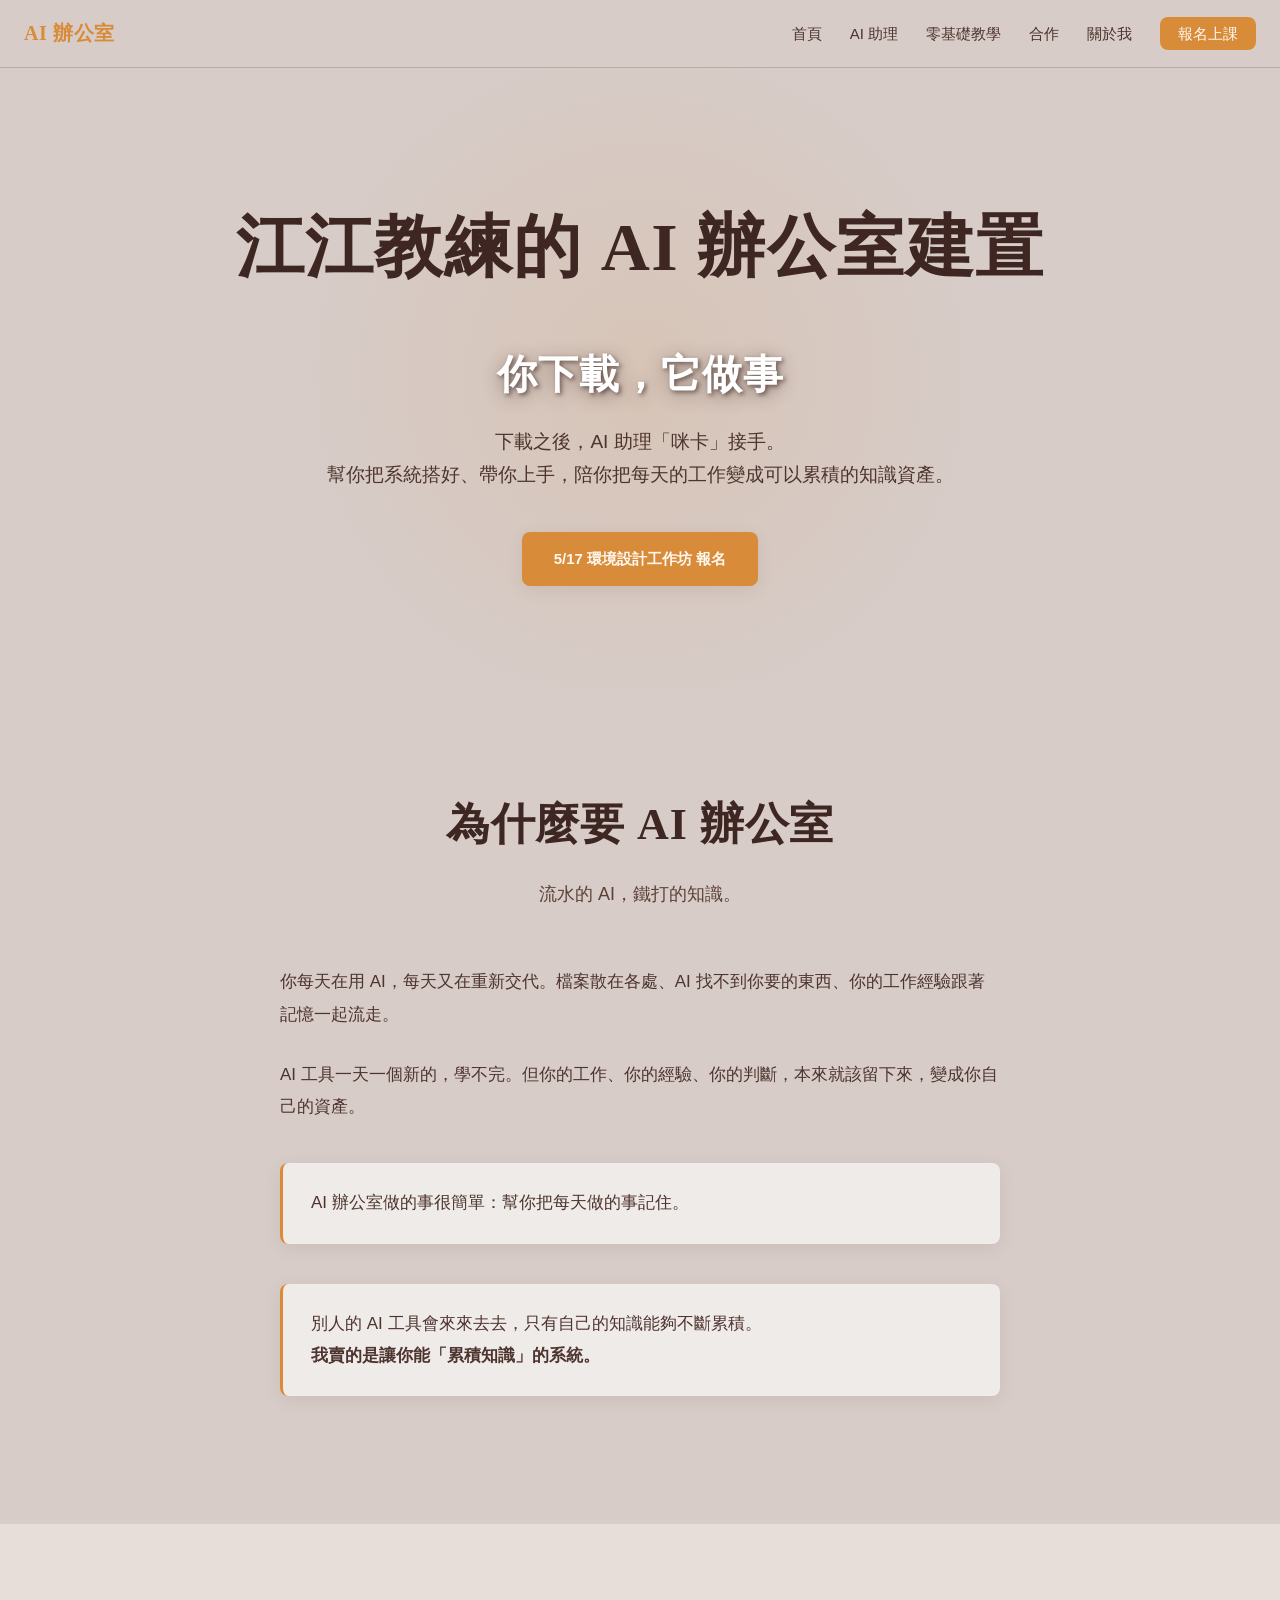
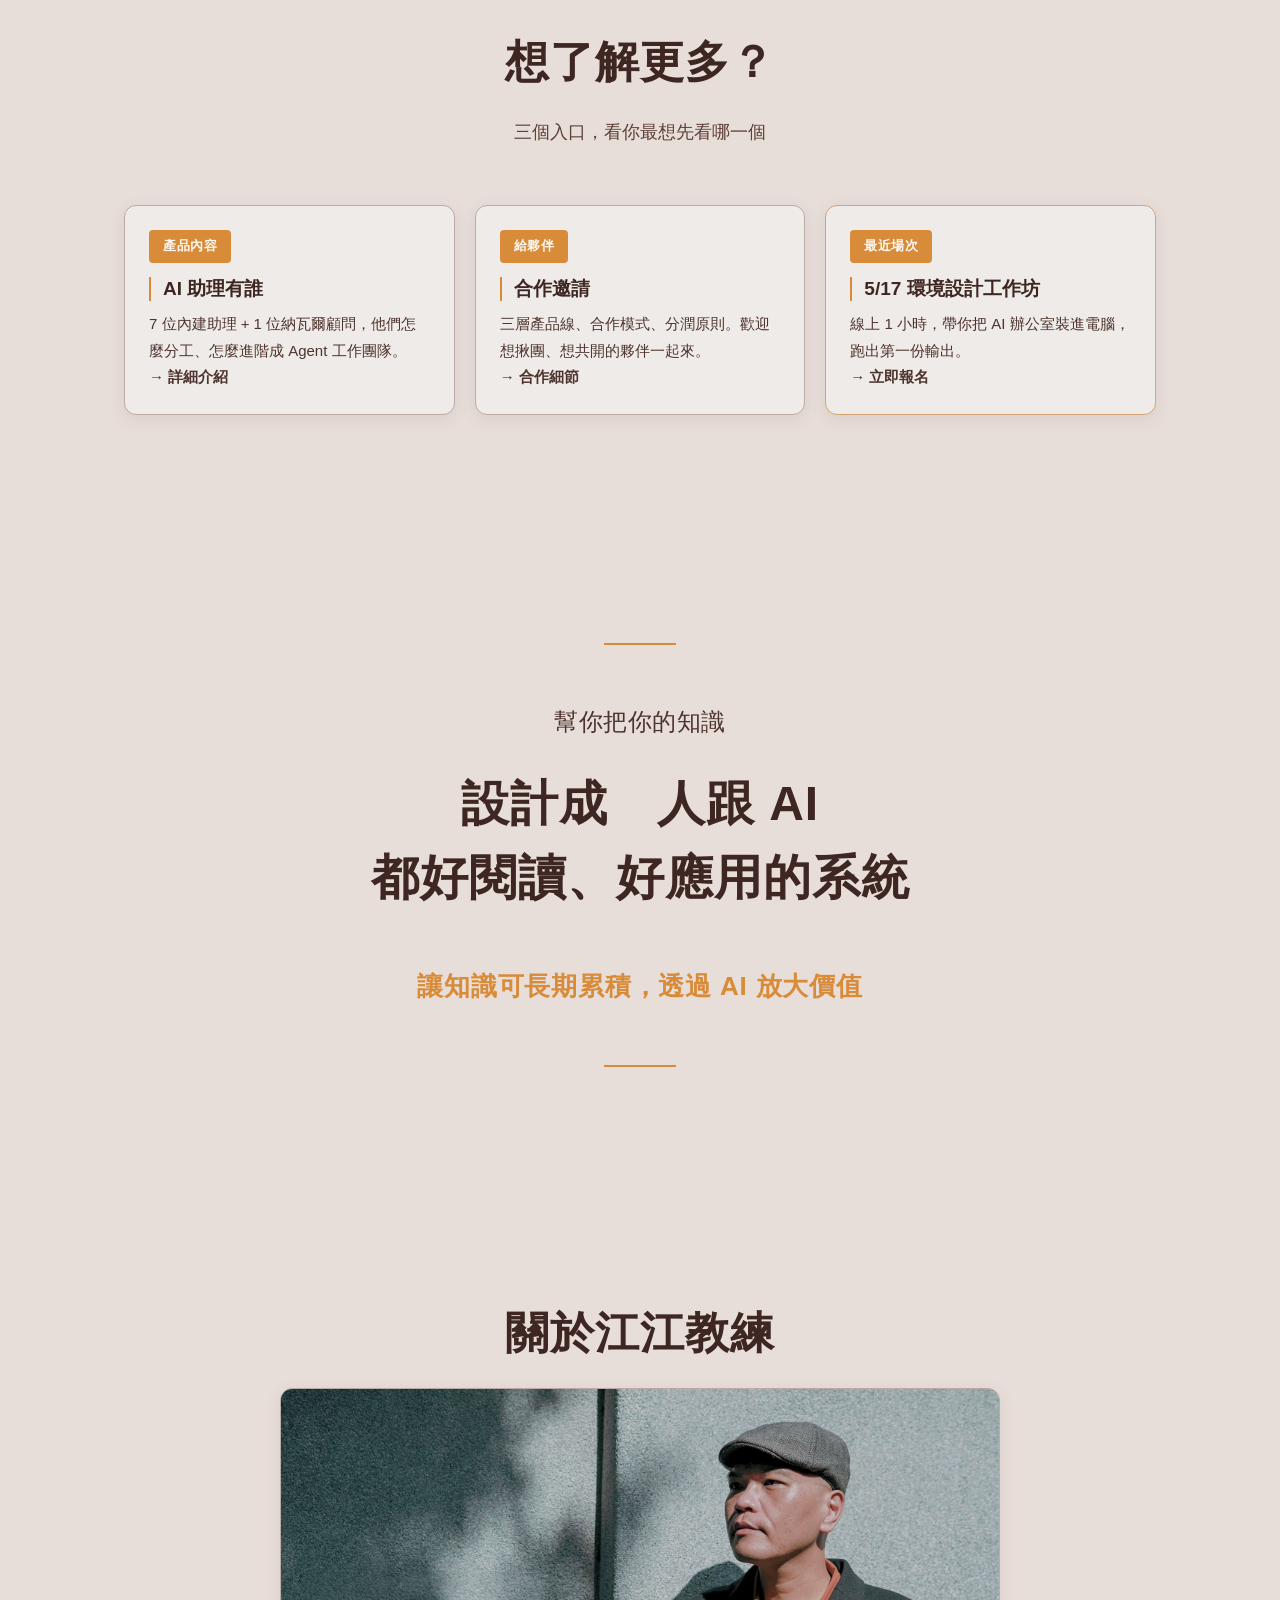
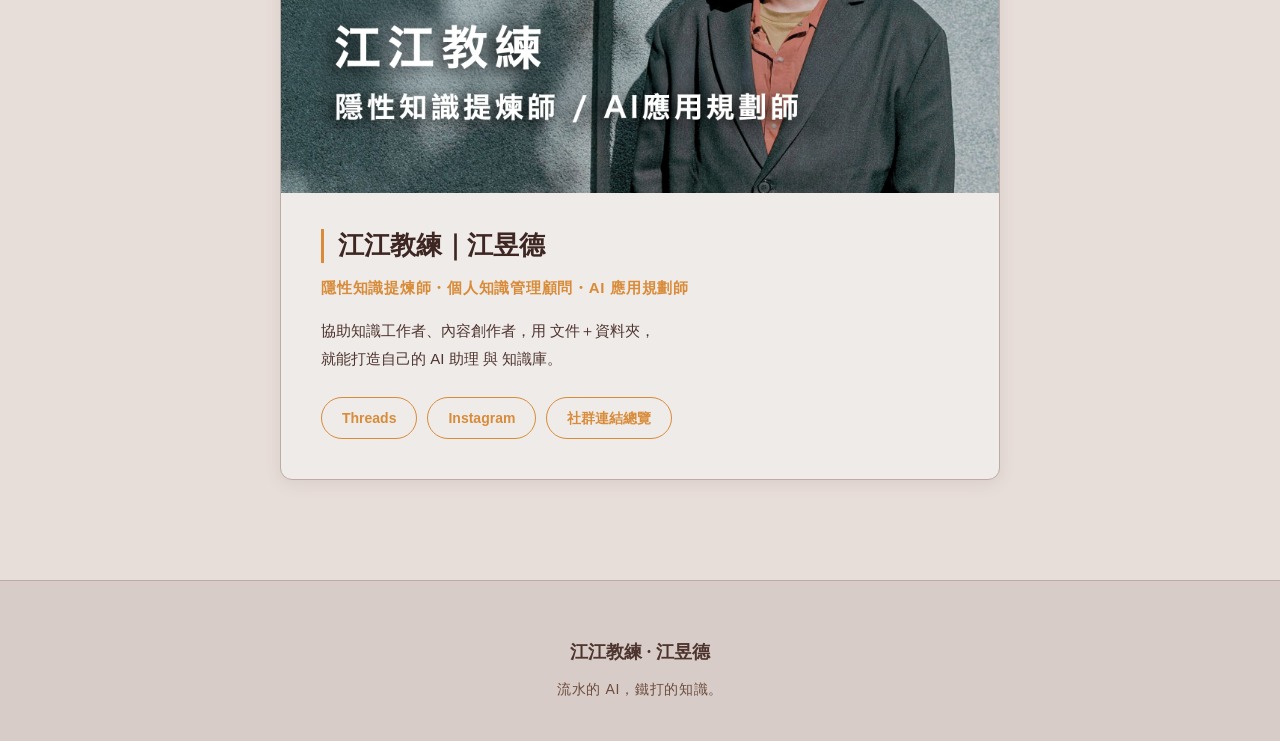
==== index.html @ a3a33406 "Init AI 辦公室官網 G 網（含 learn 零基礎教學分頁） Co-Authored-By: Claude Sonnet 4.6 <noreply@anthropic.com>" ====
<!DOCTYPE html>
<html lang="zh-Hant">
<head>
  <meta charset="UTF-8">
  <meta name="viewport" content="width=device-width, initial-scale=1.0">
  <meta name="robots" content="noindex, nofollow">
  <title>江江教練的 AI 辦公室建置｜你下載，它安裝</title>
  <meta name="description" content="江江教練設計的 AI 助理，會自動協助你搭建專屬的 AI 辦公室。流水的 AI，鐵打的知識。">
  <link rel="stylesheet" href="css/style.css">
</head>
<body>

  <nav class="topnav">
    <a href="index.html" class="logo">AI 辦公室</a>
    <ul class="nav-links">
      <li><a href="index.html">首頁</a></li>
      <li><a href="team.html">AI 助理</a></li>
      <li><a href="learn.html">零基礎教學</a></li>
      <li><a href="coop.html">合作</a></li>
      <li><a href="#about">關於我</a></li>
      <li><a href="https://portaly.cc/Jiang_Yude/product/JTuoRKmR1ZMyVosC3LoK" target="_blank" rel="noopener" class="nav-cta">報名上課</a></li>
    </ul>
  </nav>

  <!-- Hero -->
  <section id="hero" class="hero">
    <div class="container">
      <h1>江江教練的 AI 辦公室建置</h1>
      <p class="tagline">你下載，它做事</p>
      <p class="sub">下載之後，AI 助理「咪卡」接手。<br>幫你把系統搭好、帶你上手，陪你把每天的工作變成可以累積的知識資產。</p>
      <div class="hero-cta">
        <a href="https://portaly.cc/Jiang_Yude/product/JTuoRKmR1ZMyVosC3LoK" target="_blank" rel="noopener" class="btn btn-primary">5/17 環境設計工作坊 報名</a>
      </div>
    </div>
  </section>

  <!-- 為什麼 -->
  <section id="why" class="section">
    <div class="container">
      <h2>為什麼要 AI 辦公室</h2>
      <p class="section-lead">流水的 AI，鐵打的知識。</p>
      <div class="why-grid">
        <p>你每天在用 AI，每天又在重新交代。檔案散在各處、AI 找不到你要的東西、你的工作經驗跟著記憶一起流走。</p>
        <p>AI 工具一天一個新的，學不完。但你的工作、你的經驗、你的判斷，本來就該留下來，變成你自己的資產。</p>
        <p class="highlight">AI 辦公室做的事很簡單：幫你把每天做的事記住。</p>
        <p class="highlight">別人的 AI 工具會來來去去，只有自己的知識能夠不斷累積。<br><strong>我賣的是讓你能「累積知識」的系統。</strong></p>
      </div>
    </div>
  </section>

  <!-- 三個入口 -->
  <section id="explore" class="section section-alt">
    <div class="container">
      <h2>想了解更多？</h2>
      <p class="section-lead">三個入口，看你最想先看哪一個</p>

      <div class="team-grid">
        <a href="team.html" class="staff-card" style="display:block; color:inherit;">
          <span class="role-badge">產品內容</span>
          <h4>AI 助理有誰</h4>
          <p>7 位內建助理 + 1 位納瓦爾顧問，他們怎麼分工、怎麼進階成 Agent 工作團隊。</p>
          <p><strong>→ 詳細介紹</strong></p>
        </a>
        <a href="coop.html" class="staff-card" style="display:block; color:inherit;">
          <span class="role-badge">給夥伴</span>
          <h4>合作邀請</h4>
          <p>三層產品線、合作模式、分潤原則。歡迎想揪團、想共開的夥伴一起來。</p>
          <p><strong>→ 合作細節</strong></p>
        </a>
        <a href="https://portaly.cc/Jiang_Yude/product/JTuoRKmR1ZMyVosC3LoK" target="_blank" rel="noopener" class="staff-card highlight-card" style="display:block; color:inherit;">
          <span class="role-badge">最近場次</span>
          <h4>5/17 環境設計工作坊</h4>
          <p>線上 1 小時，帶你把 AI 辦公室裝進電腦，跑出第一份輸出。</p>
          <p><strong>→ 立即報名</strong></p>
        </a>
      </div>
    </div>
  </section>



  <!-- 品牌標語：獨立 manifesto 區塊 -->
  <section id="manifesto" class="manifesto">
    <div class="container">
      <p class="manifesto-lead">幫你把你的知識</p>
      <h2 class="manifesto-main">設計成　人跟 AI<br>都好閱讀、好應用的系統</h2>
      <p class="manifesto-sub">讓知識可長期累積，透過 AI 放大價值</p>
    </div>
  </section>

  <!-- 關於江江教練 -->
  <section id="about" class="section section-alt">
    <div class="container">
      <h2>關於江江教練</h2>
      <div class="about-card">
        <div class="about-photo">
          <img src="img/coach.jpg" alt="江昱德 江江教練 形象名片">
        </div>
        <div class="about-content">
          <h3 class="about-name">江江教練｜江昱德</h3>
          <p class="about-title">隱性知識提煉師・個人知識管理顧問・AI 應用規劃師</p>
          <p class="about-desc">
            協助知識工作者、內容創作者，用 文件＋資料夾，<br>
            就能打造自己的 AI 助理 與 知識庫。
          </p>
          <div class="about-links">
            <a href="https://www.threads.com/@jiang_yude_coach" target="_blank" rel="noopener" class="social-link">Threads</a>
            <a href="https://www.instagram.com/jiang_yude_coach/" target="_blank" rel="noopener" class="social-link">Instagram</a>
            <a href="#" target="_blank" rel="noopener" class="social-link">社群連結總覽</a>
          </div>
        </div>
      </div>
    </div>
  </section>

  <footer class="site-footer">
    <div class="container">
      <p class="footer-main">江江教練 · 江昱德</p>
      <p class="footer-sub">流水的 AI，鐵打的知識。</p>
    </div>
  </footer>

</body>
</html>
---- css/style.css ----
/* ==========================================================================
   建立你的 AI 辦公室 — 官網樣式
   色系：奶茶（奶茶知識風）
   來源：_agent/skills/spring-editor/references/14-pres-styles.md
   ========================================================================== */

:root {
  --bg:           #D7CCC8;  /* 深米色（牛皮紙）*/
  --bg-alt:       #E8DED9;  /* 交替區段背景（稍淺）*/
  --text:         #4E342E;  /* 濃咖啡字（加深）*/
  --text-strong:  #3E2723;  /* 更深的咖啡（大標題用）*/
  --text-soft:    #5D4037;  /* 次要文字（拉進主文區）*/
  --accent:       #D88C3A;  /* 焦糖（標題、重點、按鈕）*/
  --accent-light: #D4A574;  /* 暖金（次要按鈕）*/
  --card:         #EFEBE9;  /* 卡片背景（奶咖色）*/
  --card-hover:   #E8E1DD;  /* 卡片 hover */
  --subtle:       #BCAAA4;  /* 淺咖啡線條 */
  --muted:        #6D4C3D;  /* 說明文字、次要文字（加深）*/
  --success:      #7CB342;  /* 成功色（綠）*/

  --radius:       12px;
  --radius-sm:    8px;
  --radius-lg:    16px;

  --shadow:       0 4px 16px rgba(93, 64, 55, 0.1);
  --shadow-lg:    0 8px 32px rgba(93, 64, 55, 0.15);

  --font-zh:      "Noto Sans TC", "PingFang TC", "Microsoft JhengHei", "微軟正黑體", sans-serif;
  --font-display: "Noto Serif TC", "PingFang TC", serif;

  --content-max:  1080px;
}

/* Reset */
*, *::before, *::after {
  box-sizing: border-box;
  margin: 0;
  padding: 0;
}

html {
  scroll-behavior: smooth;
  scroll-padding-top: 80px;
}

body {
  background: var(--bg);
  color: var(--text);
  font-family: var(--font-zh);
  font-size: 16px;
  line-height: 1.75;
  -webkit-font-smoothing: antialiased;
  -moz-osx-font-smoothing: grayscale;
}

a {
  color: var(--accent);
  text-decoration: none;
  transition: color 0.2s;
}

a:hover {
  color: var(--accent-light);
}

.container {
  max-width: var(--content-max);
  margin: 0 auto;
  padding: 0 24px;
}

/* ==========================================================================
   Top Navigation
   ========================================================================== */

.topnav {
  position: sticky;
  top: 0;
  z-index: 100;
  background: rgba(215, 204, 200, 0.92);
  backdrop-filter: blur(12px);
  -webkit-backdrop-filter: blur(12px);
  border-bottom: 1px solid var(--subtle);
  padding: 16px 24px;
  display: flex;
  justify-content: space-between;
  align-items: center;
}

.logo {
  font-family: var(--font-display);
  font-size: 20px;
  font-weight: 700;
  color: var(--accent);
  letter-spacing: 0.03em;
}

.nav-links {
  list-style: none;
  display: flex;
  gap: 28px;
  align-items: center;
}

.nav-links a {
  color: var(--text);
  font-size: 15px;
  font-weight: 500;
}

.nav-links a:hover {
  color: var(--accent);
}

.nav-cta {
  background: var(--accent);
  color: #FFF8F0 !important;
  padding: 8px 18px;
  border-radius: var(--radius-sm);
  font-weight: 600;
}

.nav-cta:hover {
  background: var(--accent-light);
  color: var(--text) !important;
}

@media (max-width: 768px) {
  .nav-links {
    gap: 16px;
  }
  .nav-links li:not(:last-child) {
    display: none;
  }
}

/* ==========================================================================
   Hero Section
   ========================================================================== */

.hero {
  padding: 120px 24px 100px;
  text-align: center;
  position: relative;
  overflow: hidden;
}

.hero::before {
  content: "";
  position: absolute;
  top: 50%;
  left: 50%;
  transform: translate(-50%, -50%);
  width: 700px;
  height: 700px;
  background: radial-gradient(circle, rgba(216, 140, 58, 0.12) 0%, transparent 70%);
  pointer-events: none;
}

.hero h1 {
  font-family: var(--font-display);
  font-size: clamp(40px, 6.5vw, 68px);
  font-weight: 800;
  color: var(--text-strong);
  letter-spacing: 0.02em;
  margin-bottom: 32px;
  position: relative;
}

.hero .tagline {
  font-size: clamp(28px, 3.6vw, 40px);
  color: #ffffff;
  font-weight: 900;
  letter-spacing: 1px;
  margin-bottom: 16px;
  position: relative;
  text-shadow:
    2px 2px 4px rgba(62, 39, 35, 0.6),
    0 4px 18px rgba(62, 39, 35, 0.45);
}

@keyframes taglineBreath {
  0%, 100% {
    text-shadow:
      1px 1px 0 rgba(62, 39, 35, 0.15),
      0 3px 12px rgba(216, 140, 58, 0.22);
  }
  50% {
    text-shadow:
      1px 1px 0 rgba(62, 39, 35, 0.2),
      0 4px 24px rgba(216, 140, 58, 0.6);
  }
}

/* 尊重使用者系統偏好：若偏好減少動畫，關閉呼吸效果 */
@media (prefers-reduced-motion: reduce) {
  .hero .tagline {
    animation: none;
  }
}

.hero .sub {
  font-size: clamp(17px, 1.9vw, 19px);
  color: var(--text);
  font-weight: 500;
  margin-bottom: 40px;
  position: relative;
}

.hero .core {
  font-size: clamp(18px, 2.2vw, 22px);
  color: var(--text-strong);
  font-weight: 700;
  margin-bottom: 48px;
  padding: 20px 28px;
  background: var(--card);
  border-left: 3px solid var(--accent);
  border-radius: var(--radius-sm);
  display: inline-block;
  position: relative;
  box-shadow: var(--shadow);
}

.hero-cta {
  display: flex;
  gap: 16px;
  justify-content: center;
  flex-wrap: wrap;
  position: relative;
}

/* ==========================================================================
   Buttons
   ========================================================================== */

.btn {
  display: inline-block;
  padding: 14px 32px;
  border-radius: var(--radius-sm);
  font-weight: 600;
  font-size: 15px;
  transition: all 0.2s;
  cursor: pointer;
  border: none;
  text-align: center;
}

.btn-primary {
  background: var(--accent);
  color: #FFF8F0;
  box-shadow: var(--shadow);
}

.btn-primary:hover {
  background: #C47A2D;
  color: #FFF8F0;
  transform: translateY(-2px);
  box-shadow: var(--shadow-lg);
}

.btn-secondary {
  background: transparent;
  color: var(--accent);
  border: 1.5px solid var(--accent);
}

.btn-secondary:hover {
  background: var(--accent);
  color: #FFF8F0;
  transform: translateY(-2px);
}

.btn-disabled {
  background: var(--subtle) !important;
  color: var(--muted) !important;
  cursor: not-allowed;
  pointer-events: none;
  box-shadow: none;
  font-weight: 500;
}

/* ==========================================================================
   Sections
   ========================================================================== */

.section {
  padding: 100px 24px;
  position: relative;
}

.section-alt {
  background: var(--bg-alt);
}

.section h2 {
  font-family: var(--font-display);
  font-size: clamp(32px, 4.2vw, 44px);
  color: var(--text-strong);
  text-align: center;
  margin-bottom: 16px;
  font-weight: 800;
  letter-spacing: 0.02em;
}

.section-lead {
  text-align: center;
  color: var(--text-soft);
  font-size: 18px;
  font-weight: 500;
  margin-bottom: 56px;
}

/* ==========================================================================
   Why Section
   ========================================================================== */

.why-grid {
  max-width: 720px;
  margin: 0 auto;
  font-size: 17px;
  line-height: 1.9;
}

.why-grid p {
  margin-bottom: 28px;
  color: var(--text);
  font-weight: 500;
}

.why-grid .highlight {
  padding: 24px 28px;
  background: var(--card);
  border-left: 3px solid var(--accent);
  border-radius: var(--radius-sm);
  color: var(--text);
  font-weight: 500;
  margin-top: 40px;
  box-shadow: var(--shadow);
}

/* ==========================================================================
   Folder Window（資料夾樹狀結構）
   ========================================================================== */

.folder-window {
  max-width: 860px;
  margin: 0 auto;
  background: var(--card);
  border-radius: var(--radius);
  box-shadow: var(--shadow-lg);
  overflow: hidden;
  border: 1px solid var(--subtle);
}

.window-header {
  background: var(--bg-alt);
  padding: 12px 20px;
  border-bottom: 1px solid var(--subtle);
  display: flex;
  align-items: center;
  gap: 8px;
}

.window-dot {
  width: 12px;
  height: 12px;
  border-radius: 50%;
  background: var(--subtle);
}

.window-dot.red    { background: #E8938A; }
.window-dot.yellow { background: #E9C068; }
.window-dot.green  { background: #9DC58E; }

.window-title {
  margin-left: 16px;
  color: var(--text-soft);
  font-size: 13px;
  font-weight: 600;
  font-family: 'SF Mono', 'Menlo', 'Monaco', monospace;
}

.folder-tree {
  padding: 28px 24px;
  font-family: 'SF Mono', 'Menlo', 'Monaco', 'Courier New', monospace;
  font-size: 14px;
  line-height: 2;
  overflow-x: auto;
}

.tree-row {
  display: grid;
  grid-template-columns: max-content 1fr max-content;
  gap: 0 20px;
  align-items: baseline;
  padding: 4px 10px;
  border-radius: 4px;
  transition: background 0.15s;
  white-space: nowrap;
}

.tree-row:hover {
  background: var(--bg-alt);
}

.tree-indent {
  color: var(--subtle);
  font-weight: 400;
  white-space: pre;
  letter-spacing: 0;
}

.tree-name {
  color: var(--text);
  font-weight: 500;
}

.tree-name .ti {
  margin-right: 8px;
}

.tree-row.root .tree-name {
  color: var(--text-strong);
  font-weight: 700;
  font-size: 15px;
}

.tree-row.folder .tree-name {
  color: var(--accent);
  font-weight: 700;
}

.tree-meta {
  color: var(--muted);
  font-size: 12px;
  font-style: normal;
  opacity: 0.9;
  text-align: right;
}

.tree-meta::before {
  content: "# ";
  opacity: 0.6;
}

.tree-meta:empty::before {
  content: "";
}

.space-note {
  text-align: center;
  color: var(--text);
  font-weight: 500;
  font-size: 17px;
  margin-top: 48px;
  max-width: 680px;
  margin-left: auto;
  margin-right: auto;
  line-height: 1.9;
}

.space-note strong {
  color: var(--text-strong);
  font-weight: 700;
}

@media (max-width: 720px) {
  .folder-tree {
    padding: 20px 12px;
    font-size: 12px;
  }
  .tree-row {
    grid-template-columns: max-content 1fr;
    gap: 0 12px;
    white-space: normal;
  }
  .tree-meta {
    grid-column: 1 / -1;
    padding-left: 32px;
    text-align: left;
    font-size: 11px;
    margin-top: -4px;
  }
  .tree-meta:empty {
    display: none;
  }
}

/* ==========================================================================
   Team (員工編制表)
   ========================================================================== */

.team-group {
  margin-bottom: 56px;
}

.team-group:last-child {
  margin-bottom: 0;
}

.group-title {
  font-size: 18px;
  color: var(--accent);
  margin-bottom: 20px;
  padding-bottom: 12px;
  border-bottom: 1px solid var(--subtle);
  font-weight: 600;
  letter-spacing: 0.05em;
}

.team-grid {
  display: grid;
  grid-template-columns: repeat(auto-fill, minmax(260px, 1fr));
  gap: 20px;
}

.staff-card {
  background: var(--card);
  padding: 24px;
  border-radius: var(--radius);
  border: 1px solid var(--subtle);
  position: relative;
  transition: transform 0.25s, border-color 0.25s, box-shadow 0.25s;
  box-shadow: var(--shadow);
}

.staff-card:hover {
  transform: translateY(-3px);
  border-color: var(--accent);
  background: var(--card-hover);
  box-shadow: var(--shadow-lg);
}

.staff-card h4 {
  font-size: 19px;
  color: var(--text-strong);
  margin-bottom: 10px;
  font-weight: 700;
  padding-left: 12px;
  border-left: 2px solid var(--accent);
  line-height: 1.3;
}

.staff-card p {
  color: var(--text);
  font-size: 15px;
  line-height: 1.75;
}

.staff-card.entrance {
  border-color: var(--accent);
  border-width: 2px;
  background: linear-gradient(135deg, var(--card) 0%, #F5EBE0 100%);
}

/* AI 助理獨佔一整列的大卡 */
.team-featured {
  margin-bottom: 24px;
}

.staff-card.entrance-big {
  padding: 32px 40px;
}

.staff-card.entrance-big h4 {
  font-size: 28px;
  padding-left: 0;
  margin-bottom: 14px;
}

.staff-card.entrance-big h4::before {
  display: none;
}

.staff-card.entrance-big p {
  font-size: 16px;
  color: var(--text);
  line-height: 1.85;
  margin-bottom: 12px;
}

.staff-card.entrance-big p:last-child {
  margin-bottom: 0;
}

.role-badge {
  display: inline-block;
  background: var(--accent);
  color: #FFF8F0;
  padding: 5px 14px;
  border-radius: 4px;
  font-size: 13px;
  font-weight: 600;
  letter-spacing: 0.5px;
  margin-bottom: 14px;
}

@media (max-width: 600px) {
  .staff-card.entrance-big {
    padding: 24px 20px;
  }
  .staff-card.entrance-big h4 {
    font-size: 22px;
  }
  .staff-card.entrance-big p {
    font-size: 15px;
  }
}

.staff-card.highlight-card {
  border-color: var(--accent-light);
}

.staff-card .tag {
  display: inline-block;
  background: var(--accent);
  color: #FFF8F0;
  padding: 2px 10px;
  border-radius: 4px;
  font-size: 11px;
  font-weight: 700;
  margin-left: 4px;
  vertical-align: middle;
}

.staff-card.free-card {
  border-color: var(--success);
  background: linear-gradient(135deg, var(--card) 0%, #E8F1DE 100%);
}

.staff-card .tag-free {
  display: inline-block;
  margin-top: 12px;
  background: var(--success);
  color: #FFF8F0;
  padding: 4px 12px;
  border-radius: 4px;
  font-size: 12px;
  font-weight: 700;
}

.staff-card.future-card {
  opacity: 0.72;
  background: #F5F0ED;
}

.staff-card.future-card:hover {
  opacity: 1;
}

.staff-card .tag-future {
  display: inline-block;
  margin-top: 12px;
  background: transparent;
  color: var(--muted);
  padding: 4px 10px;
  border-radius: 4px;
  font-size: 11px;
  font-weight: 600;
  border: 1px dashed var(--muted);
  letter-spacing: 0.08em;
}

/* ==========================================================================
   Method List
   ========================================================================== */

.method-list {
  max-width: 760px;
  margin: 0 auto;
}

.method-item {
  display: flex;
  gap: 28px;
  align-items: flex-start;
  margin-bottom: 48px;
  padding: 28px 32px;
  background: var(--card);
  border-radius: var(--radius);
  border: 1px solid var(--subtle);
  transition: border-color 0.25s, box-shadow 0.25s;
  box-shadow: var(--shadow);
}

.method-item:hover {
  border-color: var(--accent);
  box-shadow: var(--shadow-lg);
}

.method-num {
  font-family: var(--font-display);
  font-size: 48px;
  font-weight: 700;
  color: var(--accent);
  line-height: 1;
  min-width: 64px;
  opacity: 0.85;
}

.method-body h3 {
  font-size: 20px;
  color: var(--text);
  margin-bottom: 10px;
  font-weight: 700;
}

.method-body p {
  color: var(--text);
  font-weight: 500;
  font-size: 15px;
  line-height: 1.8;
}

.method-footer {
  text-align: center;
  font-size: 17px;
  color: var(--accent);
  font-weight: 600;
  margin-top: 48px;
  max-width: 720px;
  margin-left: auto;
  margin-right: auto;
}

/* ==========================================================================
   品牌標語（manifesto）獨立區塊
   ========================================================================== */

.manifesto {
  padding: 128px 24px;
  text-align: center;
  background: var(--bg-alt);
  position: relative;
}

.manifesto::before,
.manifesto::after {
  content: "";
  display: block;
  width: 72px;
  height: 2px;
  background: var(--accent);
  margin: 0 auto;
}

.manifesto::before {
  margin-bottom: 56px;
}

.manifesto::after {
  margin-top: 56px;
}

.manifesto-lead {
  font-size: clamp(19px, 2.1vw, 24px);
  color: var(--text);
  font-weight: 500;
  margin-bottom: 24px;
  letter-spacing: 0.5px;
}

.manifesto-main {
  font-size: clamp(30px, 4.2vw, 48px);
  color: var(--text-strong);
  font-weight: 800;
  line-height: 1.55;
  margin-bottom: 48px;
  letter-spacing: 1px;
}

.manifesto-sub {
  font-size: clamp(20px, 2.4vw, 26px);
  color: var(--accent);
  font-weight: 700;
  letter-spacing: 0.8px;
}

@media (max-width: 600px) {
  .manifesto {
    padding: 80px 20px;
  }
  .manifesto::before,
  .manifesto::after {
    width: 48px;
  }
  .manifesto::before {
    margin-bottom: 40px;
  }
  .manifesto::after {
    margin-top: 40px;
  }
  .manifesto-main {
    font-size: 26px;
    line-height: 1.6;
  }
  .manifesto-lead,
  .manifesto-sub {
    font-size: 17px;
  }
}

@media (max-width: 600px) {
  .method-item {
    flex-direction: column;
    gap: 12px;
    padding: 24px;
  }
  .method-num {
    min-width: auto;
  }
}

/* ==========================================================================
   Path (升級路徑 — 三層樹狀)
   ========================================================================== */

.path-tree {
  max-width: 760px;
  margin: 0 auto;
  display: flex;
  flex-direction: column;
  gap: 0;
}

.path-tier {
  background: var(--card);
  border-radius: var(--radius);
  border: 1px solid var(--subtle);
  padding: 26px 32px;
  box-shadow: var(--shadow);
  transition: border-color 0.25s, box-shadow 0.25s;
  position: relative;
}

.path-tier:hover {
  border-color: var(--accent);
  box-shadow: var(--shadow-lg);
}

.path-tier.current {
  border-color: var(--accent);
  border-width: 2px;
  background: linear-gradient(135deg, var(--card) 0%, #F5EBE0 100%);
}

.tier-label {
  display: flex;
  align-items: center;
  gap: 14px;
  margin-bottom: 18px;
  padding-bottom: 14px;
  border-bottom: 1px dashed var(--subtle);
  flex-wrap: wrap;
}

.tier-stage {
  display: inline-block;
  background: var(--subtle);
  color: var(--text-strong);
  padding: 4px 14px;
  border-radius: 4px;
  font-size: 12px;
  font-weight: 700;
  letter-spacing: 0.12em;
}

.path-tier.current .tier-stage {
  background: var(--accent);
  color: #FFF8F0;
}

.tier-name {
  font-family: var(--font-display);
  font-size: 19px;
  color: var(--text-strong);
  font-weight: 700;
  flex: 1;
  min-width: 0;
}

.tier-current-badge {
  background: var(--accent);
  color: #FFF8F0;
  padding: 4px 12px;
  border-radius: 4px;
  font-size: 12px;
  font-weight: 700;
  letter-spacing: 0.05em;
}

.tier-body {
  font-size: 14px;
  line-height: 1.9;
}

.tier-roster {
  display: flex;
  flex-wrap: wrap;
  gap: 10px;
}

.tier-roster .role {
  color: var(--text);
  background: var(--bg-alt);
  padding: 7px 14px;
  border-radius: 20px;
  font-size: 13px;
  border: 1px solid var(--subtle);
  font-weight: 500;
  transition: transform 0.15s, border-color 0.15s;
}

.tier-roster .role:hover {
  border-color: var(--accent);
  transform: translateY(-1px);
}

.tier-roster-combo {
  display: flex;
  flex-direction: column;
  gap: 10px;
}

.combo-row {
  display: flex;
  align-items: center;
  gap: 16px;
  padding: 12px 18px;
  background: var(--bg-alt);
  border-radius: var(--radius-sm);
  border: 1px solid var(--subtle);
  transition: border-color 0.15s;
}

.combo-row:hover {
  border-color: var(--accent);
}

.combo-title {
  color: var(--text-strong);
  font-weight: 700;
  font-size: 15px;
  min-width: 160px;
}

.combo-formula {
  color: var(--muted);
  font-family: 'SF Mono', 'Menlo', 'Monaco', monospace;
  font-size: 13px;
}

.tier-arrow {
  text-align: center;
  color: var(--accent);
  font-size: 26px;
  font-weight: 700;
  padding: 14px 0;
  line-height: 1;
  opacity: 0.7;
}

.path-message {
  text-align: center;
  font-size: 17px;
  color: var(--accent);
  font-weight: 600;
  margin-top: 56px;
  line-height: 2;
}

@media (max-width: 640px) {
  .path-tier {
    padding: 22px 20px;
  }
  .combo-row {
    flex-direction: column;
    align-items: flex-start;
    gap: 6px;
    padding: 12px 14px;
  }
  .combo-title {
    min-width: auto;
  }
}

/* ==========================================================================
   About（關於江江教練）
   ========================================================================== */

.about-card {
  max-width: 720px;
  margin: 0 auto;
  background: var(--card);
  border-radius: var(--radius);
  border: 1px solid var(--subtle);
  box-shadow: var(--shadow);
  overflow: hidden;
  transition: border-color 0.25s, box-shadow 0.25s;
}

.about-card:hover {
  border-color: var(--accent);
  box-shadow: var(--shadow-lg);
}

.about-photo {
  width: 100%;
  background: var(--bg-alt);
  overflow: hidden;
}

.about-photo img {
  width: 100%;
  height: auto;
  display: block;
}

.about-content {
  padding: 36px 40px 40px;
  display: flex;
  flex-direction: column;
  gap: 10px;
}

.about-name {
  font-family: var(--font-display);
  font-size: 26px;
  color: var(--text-strong);
  font-weight: 700;
  padding-left: 14px;
  border-left: 3px solid var(--accent);
  line-height: 1.3;
  margin-bottom: 2px;
}

.about-title {
  color: var(--accent);
  font-size: 15px;
  font-weight: 600;
  letter-spacing: 0.05em;
}

.about-desc {
  color: var(--text);
  font-weight: 500;
  font-size: 15px;
  line-height: 1.85;
  margin-top: 6px;
}

.about-links {
  display: flex;
  gap: 10px;
  flex-wrap: wrap;
  margin-top: 14px;
}

.social-link {
  display: inline-block;
  padding: 8px 20px;
  border: 1.5px solid var(--accent);
  color: var(--accent);
  border-radius: 24px;
  font-size: 14px;
  font-weight: 600;
  transition: all 0.2s;
  background: transparent;
}

.social-link:hover {
  background: var(--accent);
  color: #FFF8F0;
  transform: translateY(-2px);
}

@media (max-width: 640px) {
  .about-content {
    padding: 28px 24px 32px;
  }
  .about-name {
    font-size: 22px;
  }
}

/* ==========================================================================
   CTA Section
   ========================================================================== */

.cta-section {
  background: var(--bg-alt);
  padding: 120px 24px;
}

.cta-grid {
  display: grid;
  grid-template-columns: repeat(auto-fit, minmax(280px, 1fr));
  gap: 28px;
  max-width: 1000px;
  margin: 56px auto 0;
}

.cta-card {
  background: var(--card);
  padding: 36px 32px;
  border-radius: var(--radius);
  border: 1px solid var(--subtle);
  text-align: center;
  transition: transform 0.25s, border-color 0.25s, box-shadow 0.25s;
  box-shadow: var(--shadow);
}

.cta-card:hover {
  transform: translateY(-4px);
  border-color: var(--accent);
  box-shadow: var(--shadow-lg);
}

.cta-card.featured {
  border-color: var(--accent);
  border-width: 2px;
  transform: scale(1.02);
  background: linear-gradient(135deg, var(--card) 0%, #F5EBE0 100%);
}

.cta-card.featured:hover {
  transform: scale(1.02) translateY(-4px);
}

.cta-card h3 {
  font-family: var(--font-display);
  font-size: 24px;
  color: var(--text-strong);
  margin-bottom: 12px;
  font-weight: 700;
  padding-bottom: 12px;
  border-bottom: 1px solid var(--subtle);
}

.cta-price {
  color: var(--accent);
  font-size: 24px;
  font-weight: 700;
  margin-bottom: 20px;
}

.cta-card p {
  color: var(--text);
  font-weight: 500;
  font-size: 15px;
  line-height: 1.7;
  margin-bottom: 20px;
}

.cta-card ul {
  list-style: none;
  text-align: left;
  margin-bottom: 24px;
}

.cta-micro {
  margin-top: 16px;
  font-size: 13px;
  color: var(--muted);
  font-weight: 500;
  text-align: center;
  line-height: 1.6;
  opacity: 0.85;
}

.cta-card ul li {
  color: var(--text);
  font-weight: 500;
  font-size: 14px;
  line-height: 1.8;
  padding-left: 20px;
  position: relative;
  margin-bottom: 8px;
}

.cta-card ul li::before {
  content: "✓";
  color: var(--accent);
  position: absolute;
  left: 0;
  font-weight: 700;
}

/* ==========================================================================
   Footer
   ========================================================================== */

.site-footer {
  padding: 56px 24px 40px;
  text-align: center;
  border-top: 1px solid var(--subtle);
  background: var(--bg);
}

.footer-main {
  color: var(--text);
  font-family: var(--font-display);
  font-size: 18px;
  font-weight: 700;
  margin-bottom: 8px;
}

.footer-sub {
  color: var(--muted);
  font-size: 14px;
  letter-spacing: 0.05em;
}

/* ==========================================================================
   子頁通用樣式（assistants/、team、coop 共用）
   ========================================================================== */

/* 麵包屑導覽 */
.breadcrumb {
  padding: 0 0 20px;
  font-size: 14px;
  color: var(--text-soft);
}
.breadcrumb a {
  color: var(--accent);
  text-decoration: none;
}
.breadcrumb a:hover {
  text-decoration: underline;
}
.breadcrumb .sep {
  margin: 0 8px;
  color: var(--subtle);
}

/* 小組標題（區塊內分組用，如「檔案處理」「思考工具」） */
.group-subtitle {
  display: inline-block;
  font-size: 15px;
  color: var(--accent);
  margin-bottom: 16px;
  padding-bottom: 4px;
  border-bottom: 1px solid currentColor;
  font-weight: 500;
  letter-spacing: 0.05em;
}

/* 區塊輔助說明（h2 下方的引導文） */
.section-intro {
  font-size: 16px;
  color: var(--text);
  margin: 10px 0 30px;
  max-width: 720px;
  line-height: 1.8;
}

/* 籌備中卡片 */
.staff-card.preparing-card {
  position: relative;
  border-style: dashed;
  border-color: var(--subtle);
}
.tag-preparing {
  display: inline-block;
  padding: 3px 12px;
  font-size: 12px;
  background: rgba(216, 140, 58, 0.12);
  border: 1px solid var(--accent);
  color: var(--accent);
  border-radius: 12px;
  margin-top: 12px;
  letter-spacing: 0.05em;
}

/* 佔位提示（給尚未接 URL 的按鈕用） */
.form-placeholder-note {
  margin-top: 20px;
  font-size: 14px;
  color: var(--muted);
}
.placeholder-tag {
  display: inline-block;
  padding: 3px 12px;
  margin-right: 8px;
  background: rgba(216, 140, 58, 0.15);
  border: 1px dashed var(--accent);
  color: var(--accent);
  border-radius: 12px;
  font-size: 12px;
  letter-spacing: 0.5px;
}

/* ==========================================================================
   合作頁專用樣式（coop.html）
   ========================================================================== */

/* 引言區塊 */
.quote-block {
  background: var(--card);
  padding: 24px 32px;
  border-left: 4px solid var(--accent);
  border-radius: var(--radius-sm);
  margin: 20px 0;
}
.quote-block .quote-text {
  font-style: italic;
  font-size: 17px;
  line-height: 1.7;
  color: var(--text-strong);
}
.quote-block .quote-source {
  color: var(--muted);
  text-align: right;
  margin-top: 12px;
  font-size: 14px;
}

/* 角色卡（揪團主／共開課／第一線陪跑） */
.role-card {
  background: var(--card);
  border-radius: var(--radius);
  padding: 32px;
  margin-bottom: 24px;
  box-shadow: var(--shadow);
}
.role-card h3 {
  color: var(--accent);
  margin-bottom: 8px;
  font-size: 24px;
}
.role-card .role-subtitle {
  color: var(--muted);
  font-size: 15px;
  margin-bottom: 20px;
}
.role-card .role-grid {
  display: grid;
  grid-template-columns: repeat(auto-fit, minmax(220px, 1fr));
  gap: 16px;
  margin: 20px 0;
}
.role-card .role-grid > div {
  background: var(--bg-alt);
  padding: 16px;
  border-radius: var(--radius-sm);
}
.role-card .role-grid h5 {
  color: var(--text-strong);
  font-size: 14px;
  margin-bottom: 6px;
  font-weight: 700;
}
.role-card .role-grid p {
  font-size: 15px;
  color: var(--text-soft);
  margin: 0;
}

/* 「為什麼是我」三特點卡 */
.feature-grid {
  display: grid;
  grid-template-columns: repeat(auto-fit, minmax(280px, 1fr));
  gap: 16px;
  margin-top: 24px;
}
.feature-grid .feature-item {
  background: var(--card);
  padding: 24px;
  border-radius: var(--radius-sm);
}
.feature-grid .feature-item h5 {
  color: var(--accent);
  font-size: 16px;
  margin-bottom: 8px;
}
.feature-grid .feature-item p {
  color: var(--text-soft);
  font-size: 15px;
  margin: 0;
}

/* CTA 三入口分流 */
.cta-trio {
  display: grid;
  grid-template-columns: repeat(auto-fit, minmax(260px, 1fr));
  gap: 20px;
  margin-top: 32px;
}
.cta-trio a {
  background: var(--card);
  border: 2px solid var(--accent);
  border-radius: var(--radius);
  padding: 28px 24px;
  text-align: center;
  display: block;
  color: var(--text-strong);
  transition: all 0.2s;
}
.cta-trio a:hover {
  background: var(--accent);
  color: white;
  transform: translateY(-4px);
}
.cta-trio h4 {
  font-size: 18px;
  margin-bottom: 8px;
}
.cta-trio p {
  font-size: 14px;
  color: var(--text-soft);
  margin: 0;
}
.cta-trio a:hover p {
  color: rgba(255,255,255,0.9);
}

/* ==========================================================================
   Responsive
   ========================================================================== */

@media (max-width: 768px) {
  .section {
    padding: 72px 20px;
  }
  .hero {
    padding: 80px 24px 72px;
  }
  .hero .core {
    font-size: 18px;
    padding: 16px 20px;
  }
  .hero-cta {
    flex-direction: column;
    align-items: stretch;
    padding: 0 24px;
  }
  .btn {
    padding: 14px 24px;
  }
  .role-card {
    padding: 24px 20px;
  }
  .quote-block {
    padding: 20px 24px;
  }
}
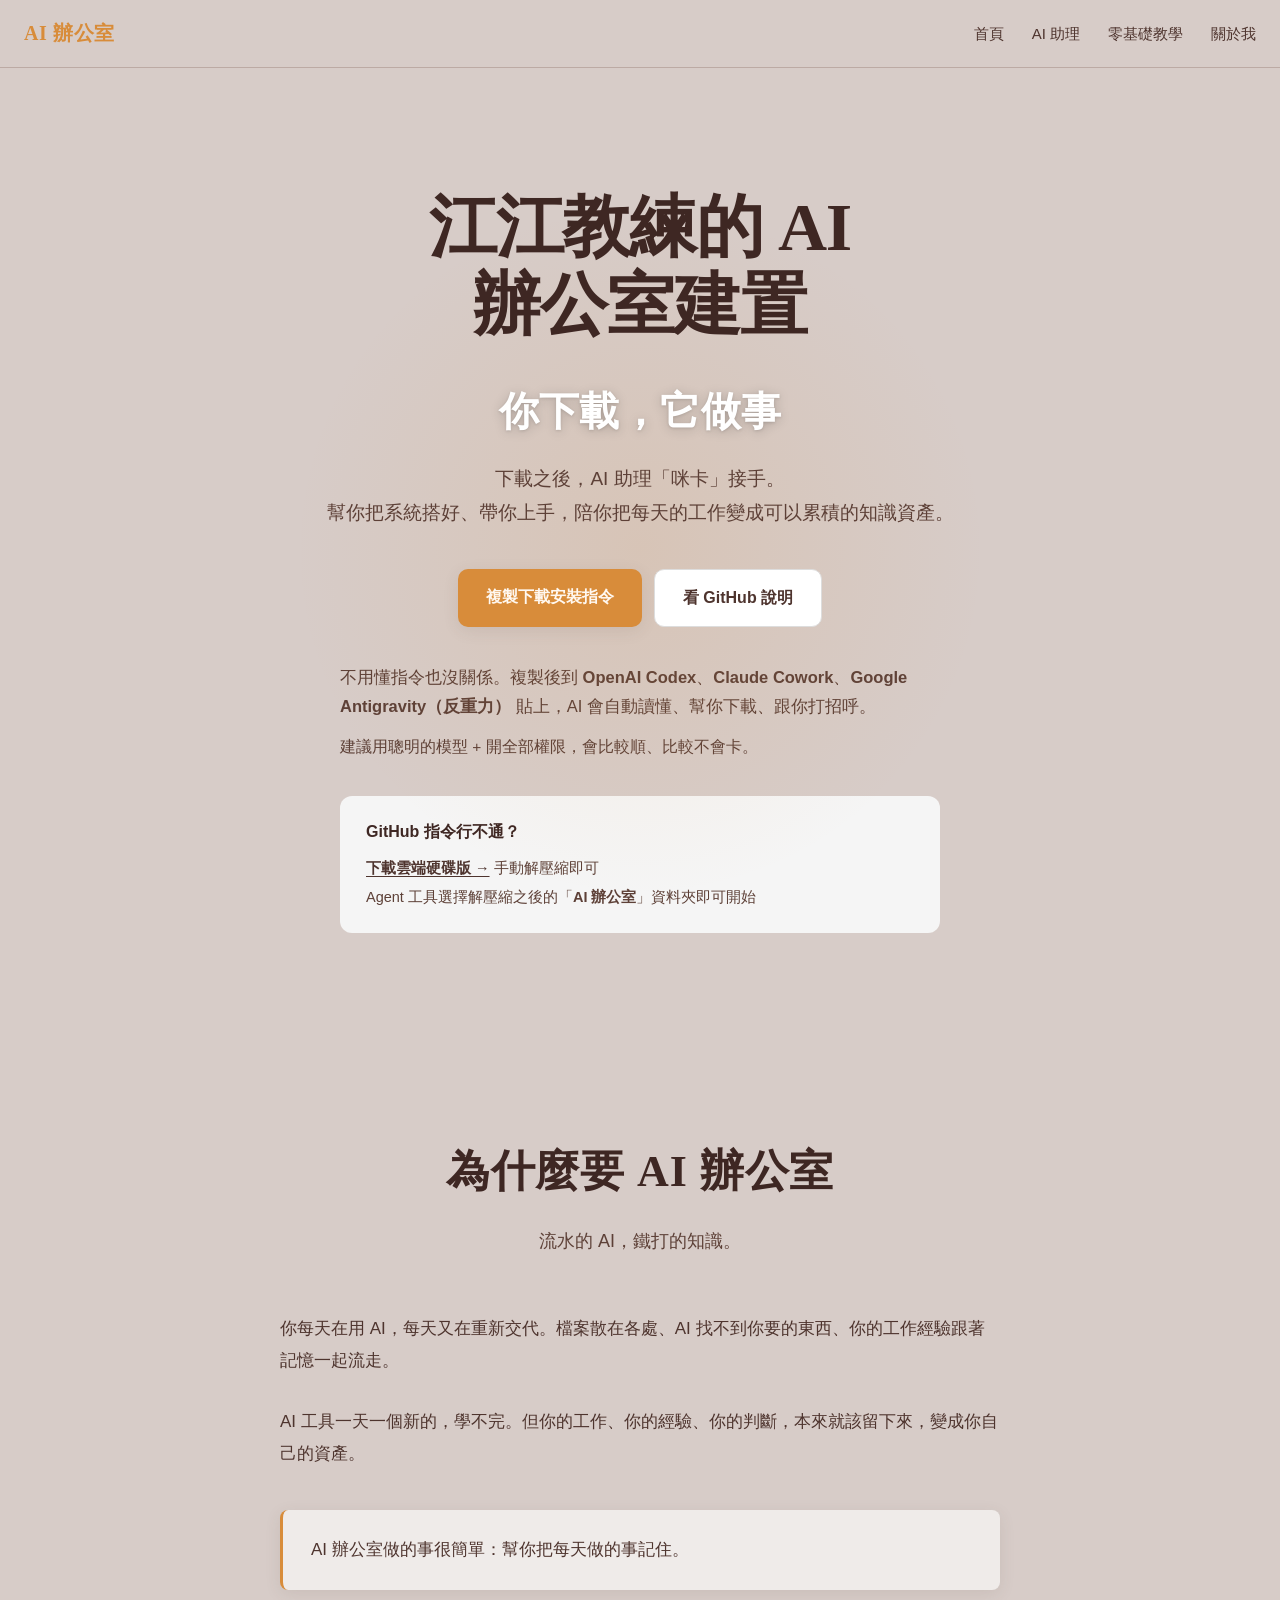
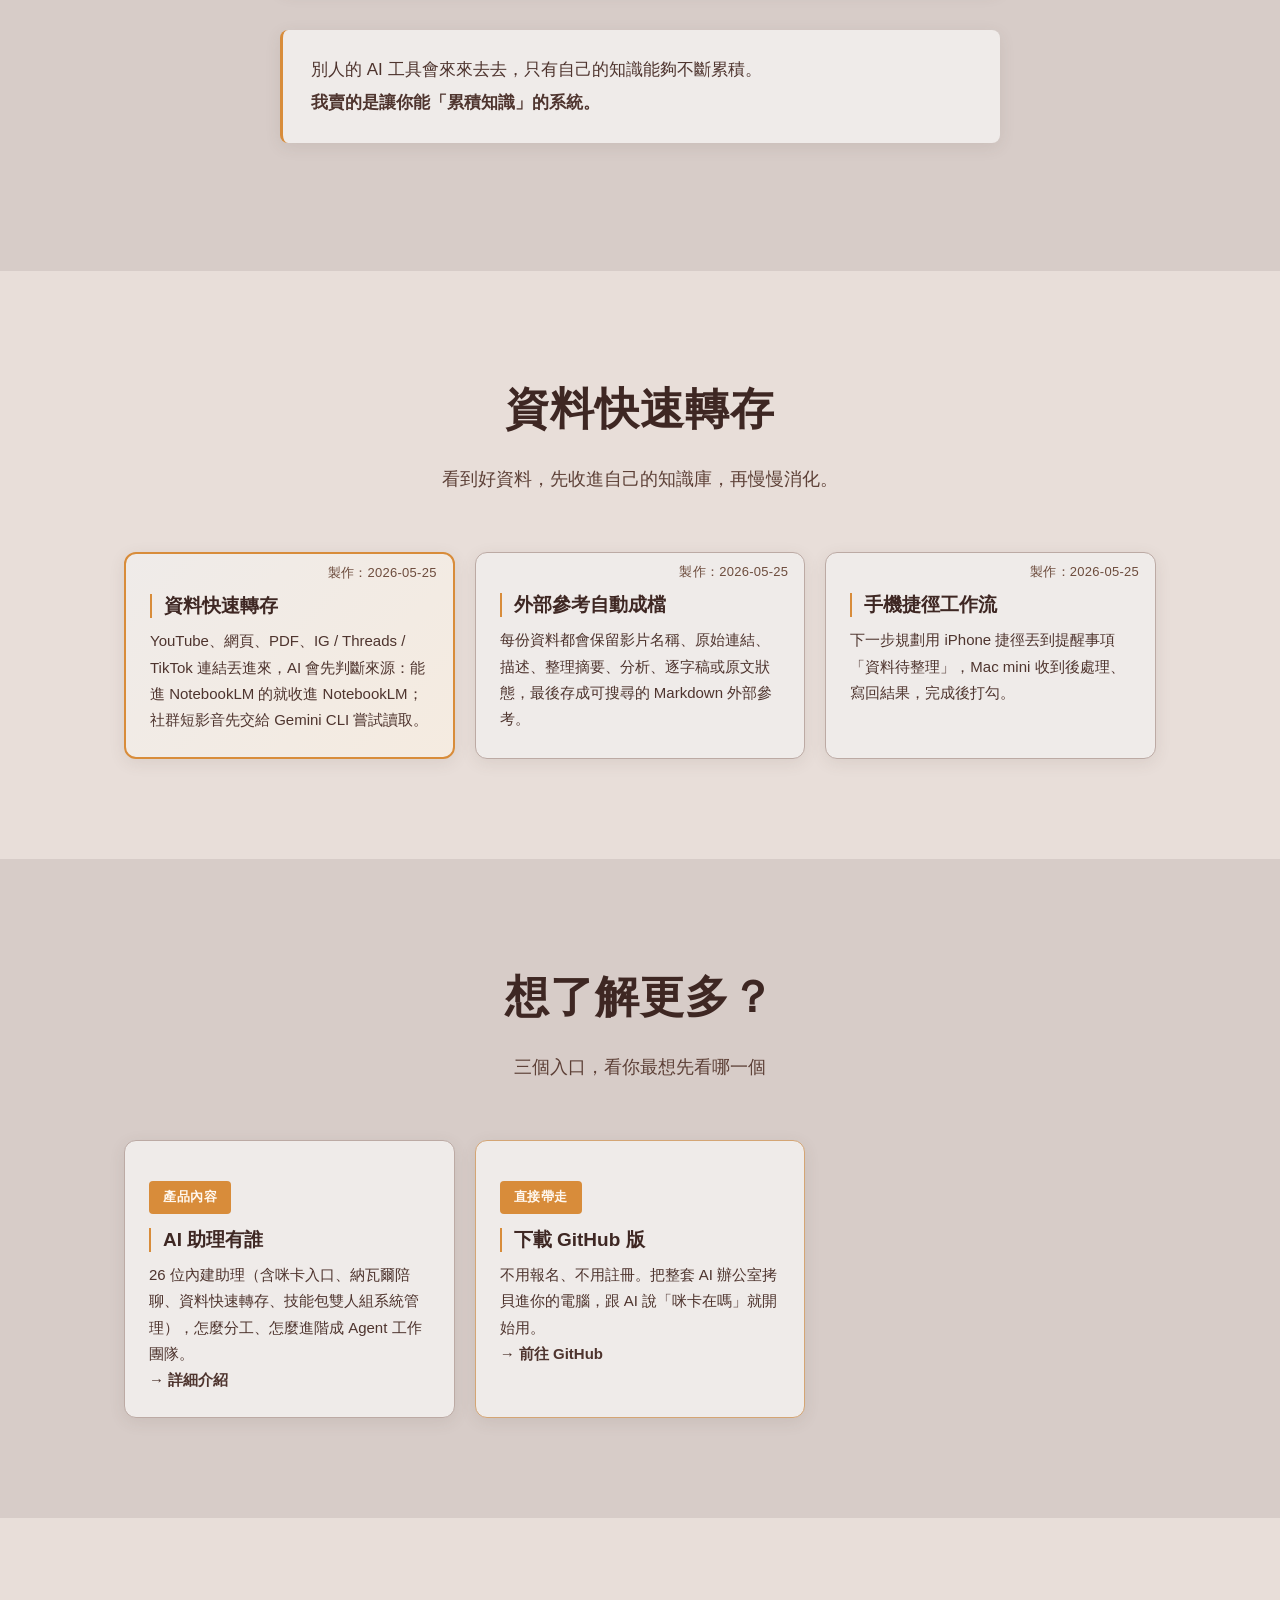
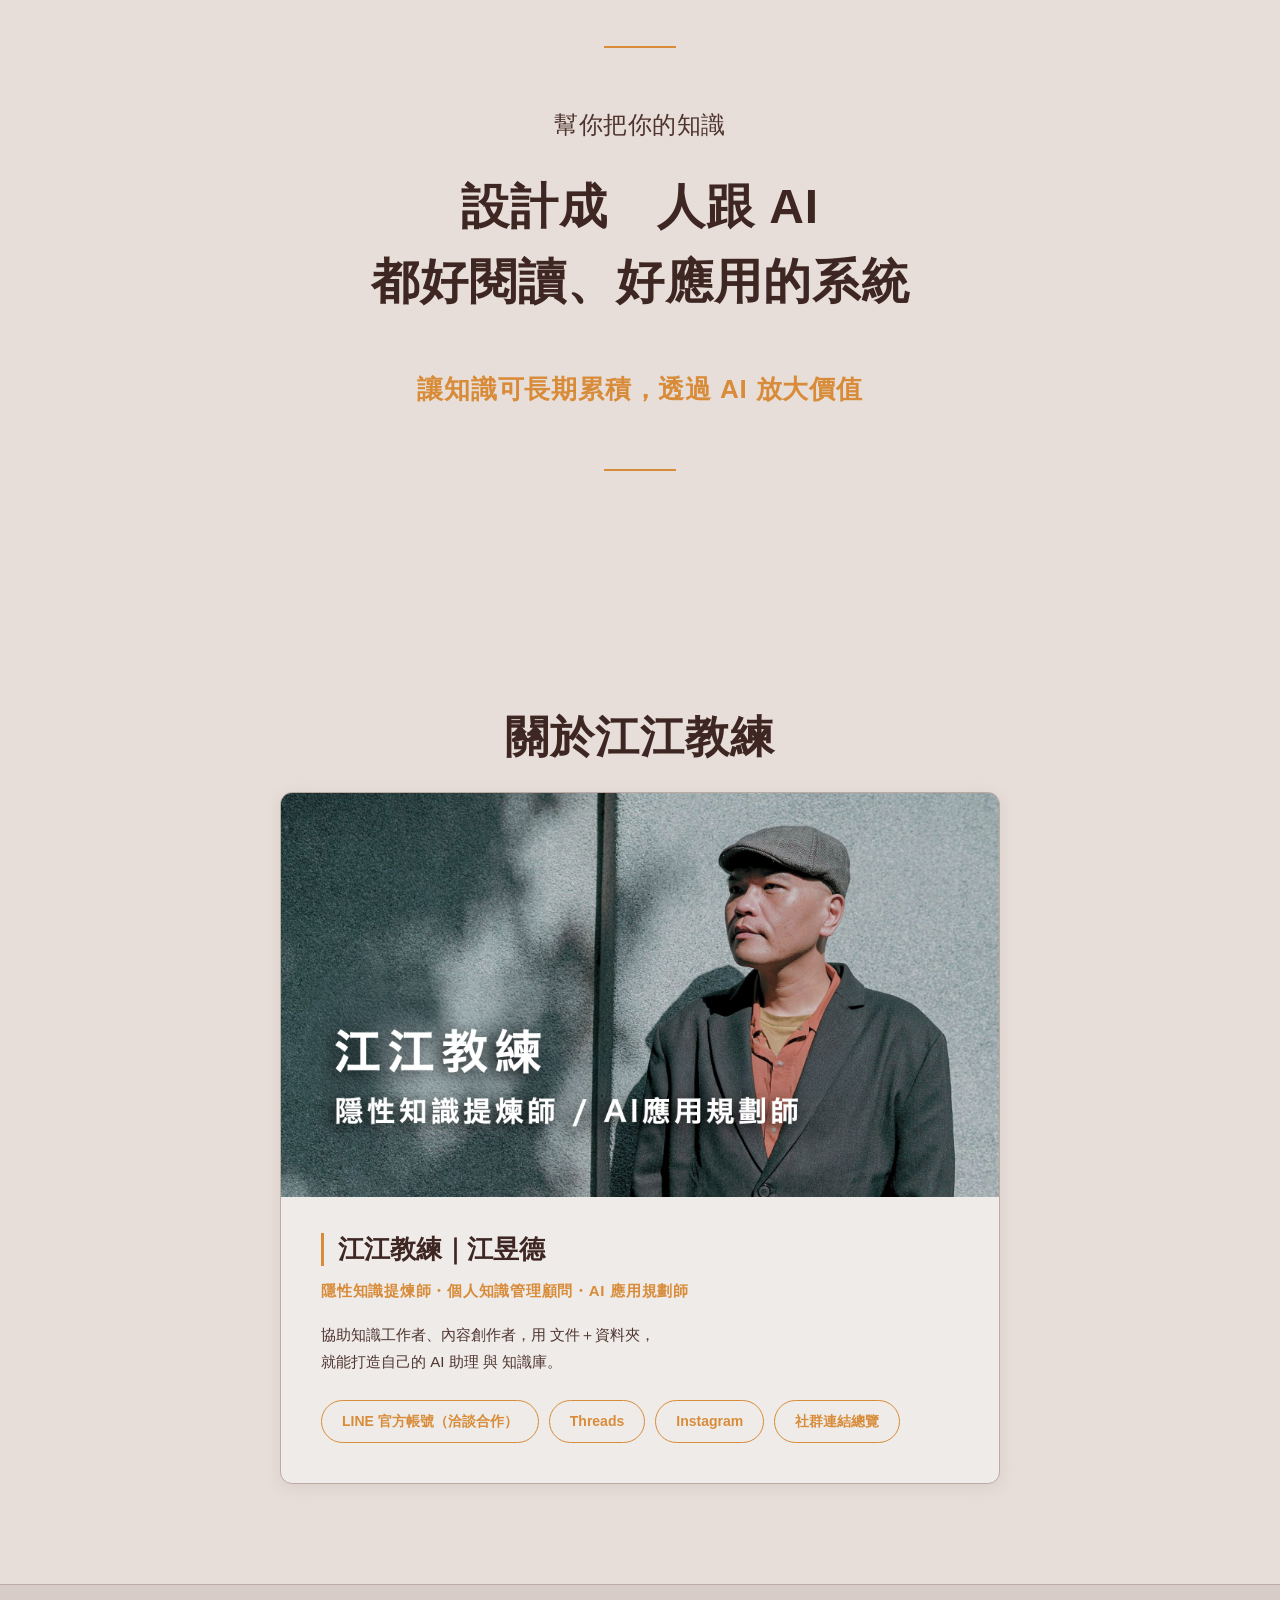
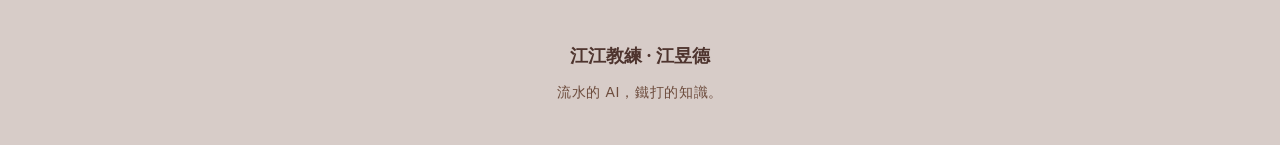
==== commit 357fec65: "移除合作頁：AI 辦公室官網改為純產品介紹 - 刪除 coop.html（合作內容已獨立為 ai-office-coop G網） - 移除各頁導覽列「合作」連結（index/team/learn/le" ====
--- a/index.html
+++ b/index.html
@@ -5,7 +5,7 @@
   <meta name="viewport" content="width=device-width, initial-scale=1.0">
   <meta name="robots" content="noindex, nofollow">
   <title>江江教練的 AI 辦公室建置｜你下載，它安裝</title>
-  <meta name="description" content="江江教練設計的 AI 助理，會自動協助你搭建專屬的 AI 辦公室。流水的 AI，鐵打的知識。">
+  <meta name="description" content="江江教練設計的 AI 助理，會自動協助你搭建專屬的 AI 辦公室，並把外部資料快速轉存成自己的知識資產。流水的 AI，鐵打的知識。">
   <link rel="stylesheet" href="css/style.css">
 </head>
 <body>
@@ -16,20 +16,32 @@
       <li><a href="index.html">首頁</a></li>
       <li><a href="team.html">AI 助理</a></li>
       <li><a href="learn.html">零基礎教學</a></li>
-      <li><a href="coop.html">合作</a></li>
       <li><a href="#about">關於我</a></li>
-      <li><a href="https://portaly.cc/Jiang_Yude/product/JTuoRKmR1ZMyVosC3LoK" target="_blank" rel="noopener" class="nav-cta">報名上課</a></li>
     </ul>
   </nav>
 
   <!-- Hero -->
   <section id="hero" class="hero">
-    <div class="container">
-      <h1>江江教練的 AI 辦公室建置</h1>
-      <p class="tagline">你下載，它做事</p>
-      <p class="sub">下載之後，AI 助理「咪卡」接手。<br>幫你把系統搭好、帶你上手，陪你把每天的工作變成可以累積的知識資產。</p>
-      <div class="hero-cta">
-        <a href="https://portaly.cc/Jiang_Yude/product/JTuoRKmR1ZMyVosC3LoK" target="_blank" rel="noopener" class="btn btn-primary">5/17 環境設計工作坊 報名</a>
+    <div class="container" style="max-width: 760px;">
+      <h1 style="font-weight: 800; color: #3E2723; letter-spacing: -0.02em; line-height: 1.15; text-wrap: balance;">江江教練的 AI 辦公室建置</h1>
+      <p class="tagline" style="color: #FFFFFF; font-weight: 700; letter-spacing: 0.01em; text-shadow: 0 2px 12px rgba(0,0,0,0.18), 0 1px 3px rgba(0,0,0,0.12);">你下載，它做事</p>
+      <p class="sub" style="color: #5D4037;">下載之後，AI 助理「咪卡」接手。<br>幫你把系統搭好、帶你上手，陪你把每天的工作變成可以累積的知識資產。</p>
+
+      <div class="hero-cta" style="display: flex; gap: 12px; justify-content: center; margin-top: 36px; margin-bottom: 36px; flex-wrap: wrap;">
+        <button onclick="copyInstallCmd(this)" class="btn btn-primary" style="border: none; cursor: pointer; font-family: inherit; padding: 14px 28px; font-size: 16px; font-weight: 600; border-radius: 10px;">複製下載安裝指令</button>
+        <a href="https://github.com/Jiang-Yude/ai-office-workshop" target="_blank" rel="noopener" class="btn" style="background: #FFFFFF; color: #4E342E; border: 1px solid #DDDDDD; padding: 14px 28px; font-size: 16px; font-weight: 600; border-radius: 10px; text-decoration: none;">看 GitHub 說明</a>
+      </div>
+
+      <div style="max-width: 600px; margin: 0 auto 36px; text-align: left;">
+        <p style="font-size: 16.5px; font-weight: 400; color: #5D4037; line-height: 1.75; margin-bottom: 12px;">不用懂指令也沒關係。複製後到 <strong>OpenAI Codex</strong>、<strong>Claude Cowork</strong>、<strong>Google Antigravity（反重力）</strong> 貼上，AI 會自動讀懂、幫你下載、跟你打招呼。</p>
+        <p style="font-size: 15.5px; font-weight: 400; color: #5D4037; line-height: 1.75; margin-bottom: 0;">建議用聰明的模型 + 開全部權限，會比較順、比較不會卡。</p>
+      </div>
+
+      <!-- 雲端硬碟卡片 -->
+      <div style="background: #F5F5F5; border-radius: 12px; padding: 22px 26px; max-width: 600px; margin: 0 auto; text-align: left;">
+        <p style="font-size: 16px; font-weight: 700; color: #3E2723; margin: 0 0 10px;">GitHub 指令行不通？</p>
+        <p style="font-size: 14.5px; font-weight: 400; color: #5D4037; line-height: 1.75; margin: 0 0 4px;"><a href="https://drive.google.com/drive/folders/1nD76r9WnhGaSLkOxmUowCE6aMH-LCPfh?usp=drive_link" target="_blank" rel="noopener" style="color: #4E342E; font-weight: 600; text-decoration: underline; text-underline-offset: 3px;">下載雲端硬碟版 →</a> 手動解壓縮即可</p>
+        <p style="font-size: 14.5px; font-weight: 400; color: #5D4037; line-height: 1.75; margin: 0;">Agent 工具選擇解壓縮之後的「<strong>AI 辦公室</strong>」資料夾即可開始</p>
       </div>
     </div>
   </section>
@@ -48,8 +60,34 @@
     </div>
   </section>
 
+  <!-- 新功能 -->
+  <section id="capture" class="section section-alt">
+    <div class="container">
+      <h2>資料快速轉存</h2>
+      <p class="section-lead">看到好資料，先收進自己的知識庫，再慢慢消化。</p>
+
+      <div class="team-grid">
+        <div class="staff-card entrance">
+          <span class="skill-date">製作：2026-05-25</span>
+          <h4>資料快速轉存</h4>
+          <p>YouTube、網頁、PDF、IG / Threads / TikTok 連結丟進來，AI 會先判斷來源：能進 NotebookLM 的就收進 NotebookLM；社群短影音先交給 Gemini CLI 嘗試讀取。</p>
+        </div>
+        <div class="staff-card">
+          <span class="skill-date">製作：2026-05-25</span>
+          <h4>外部參考自動成檔</h4>
+          <p>每份資料都會保留影片名稱、原始連結、描述、整理摘要、分析、逐字稿或原文狀態，最後存成可搜尋的 Markdown 外部參考。</p>
+        </div>
+        <div class="staff-card">
+          <span class="skill-date">製作：2026-05-25</span>
+          <h4>手機捷徑工作流</h4>
+          <p>下一步規劃用 iPhone 捷徑丟到提醒事項「資料待整理」，Mac mini 收到後處理、寫回結果，完成後打勾。</p>
+        </div>
+      </div>
+    </div>
+  </section>
+
   <!-- 三個入口 -->
-  <section id="explore" class="section section-alt">
+  <section id="explore" class="section">
     <div class="container">
       <h2>想了解更多？</h2>
       <p class="section-lead">三個入口，看你最想先看哪一個</p>
@@ -58,20 +96,14 @@
         <a href="team.html" class="staff-card" style="display:block; color:inherit;">
           <span class="role-badge">產品內容</span>
           <h4>AI 助理有誰</h4>
-          <p>7 位內建助理 + 1 位納瓦爾顧問，他們怎麼分工、怎麼進階成 Agent 工作團隊。</p>
+          <p>26 位內建助理（含咪卡入口、納瓦爾陪聊、資料快速轉存、技能包雙人組系統管理），怎麼分工、怎麼進階成 Agent 工作團隊。</p>
           <p><strong>→ 詳細介紹</strong></p>
         </a>
-        <a href="coop.html" class="staff-card" style="display:block; color:inherit;">
-          <span class="role-badge">給夥伴</span>
-          <h4>合作邀請</h4>
-          <p>三層產品線、合作模式、分潤原則。歡迎想揪團、想共開的夥伴一起來。</p>
-          <p><strong>→ 合作細節</strong></p>
-        </a>
-        <a href="https://portaly.cc/Jiang_Yude/product/JTuoRKmR1ZMyVosC3LoK" target="_blank" rel="noopener" class="staff-card highlight-card" style="display:block; color:inherit;">
-          <span class="role-badge">最近場次</span>
-          <h4>5/17 環境設計工作坊</h4>
-          <p>線上 1 小時，帶你把 AI 辦公室裝進電腦，跑出第一份輸出。</p>
-          <p><strong>→ 立即報名</strong></p>
+        <a href="https://github.com/Jiang-Yude/ai-office-workshop" target="_blank" rel="noopener" class="staff-card highlight-card" style="display:block; color:inherit;">
+          <span class="role-badge">直接帶走</span>
+          <h4>下載 GitHub 版</h4>
+          <p>不用報名、不用註冊。把整套 AI 辦公室拷貝進你的電腦，跟 AI 說「咪卡在嗎」就開始用。</p>
+          <p><strong>→ 前往 GitHub</strong></p>
         </a>
       </div>
     </div>
@@ -104,6 +136,7 @@
             就能打造自己的 AI 助理 與 知識庫。
           </p>
           <div class="about-links">
+            <a href="https://line.me/R/ti/p/@713kczfc" target="_blank" rel="noopener" class="social-link">LINE 官方帳號（洽談合作）</a>
             <a href="https://www.threads.com/@jiang_yude_coach" target="_blank" rel="noopener" class="social-link">Threads</a>
             <a href="https://www.instagram.com/jiang_yude_coach/" target="_blank" rel="noopener" class="social-link">Instagram</a>
             <a href="#" target="_blank" rel="noopener" class="social-link">社群連結總覽</a>
@@ -120,5 +153,39 @@
     </div>
   </footer>
 
+  <script>
+    function copyInstallCmd(btn) {
+      const cmd = `使用者想安裝江江教練的 AI 辦公室到目前這個資料夾。
+
+請幫使用者「直接平鋪」拷貝進來（不要多一層 ai-office-workshop 子資料夾）：
+
+git clone https://github.com/Jiang-Yude/ai-office-workshop.git .
+
+★ 提醒：請用聰明的模型（Claude Opus / GPT-5 / Gemini 2.5 Pro）+ 開啟全部權限，會比較順。
+★ 如果這個資料夾不是空的，請先確認沒有重要檔案再清空。
+★ 沒裝 git 的話 fallback：
+   curl -L https://github.com/Jiang-Yude/ai-office-workshop/archive/refs/heads/main.tar.gz | tar -xz --strip-components=1
+   （Windows PowerShell 請改用 curl.exe，避開 pipe 問題）
+★ 還是不行？跟江江教練要雲端硬碟版的下載連結。
+
+裝好之後，請念你的招呼語（你會在 agents.md 看到該怎麼念），讓使用者知道你已經就定位。
+
+謝謝。`;
+      const origText = btn.textContent;
+      const origBg = btn.style.background;
+      navigator.clipboard.writeText(cmd).then(() => {
+        btn.textContent = '✅ 已複製！貼到 Codex 它會幫你裝';
+        btn.style.background = '#5a8f4d';
+        setTimeout(() => {
+          btn.textContent = origText;
+          btn.style.background = origBg;
+        }, 3500);
+      }).catch(() => {
+        btn.textContent = '⚠ 請手動複製';
+        setTimeout(() => btn.textContent = origText, 2500);
+      });
+    }
+  </script>
+
 </body>
 </html>
--- a/css/style.css
+++ b/css/style.css
@@ -310,6 +310,21 @@
   margin-bottom: 56px;
 }
 
+.skill-date {
+  color: var(--muted);
+  font-size: 13px;
+  font-weight: 500;
+  letter-spacing: 0.02em;
+}
+
+.staff-card .skill-date {
+  position: absolute;
+  top: 12px;
+  right: 16px;
+  margin: 0;
+  line-height: 1;
+}
+
 /* ==========================================================================
    Why Section
    ========================================================================== */
@@ -516,7 +531,7 @@
 
 .staff-card {
   background: var(--card);
-  padding: 24px;
+  padding: 40px 24px 24px;
   border-radius: var(--radius);
   border: 1px solid var(--subtle);
   position: relative;
@@ -1444,3 +1459,17 @@
     padding: 20px 24px;
   }
 }
+
+
+/* tag-new：標示新加入的助理（如 2026-05-24 移入顧問思考的納瓦爾） */
+.staff-card .tag-new {
+  display: inline-block;
+  margin-top: 12px;
+  padding: 3px 12px;
+  background: #D88C3A;
+  color: #FFF8F0;
+  font-size: 12px;
+  font-weight: 600;
+  border-radius: 999px;
+  letter-spacing: 1px;
+}
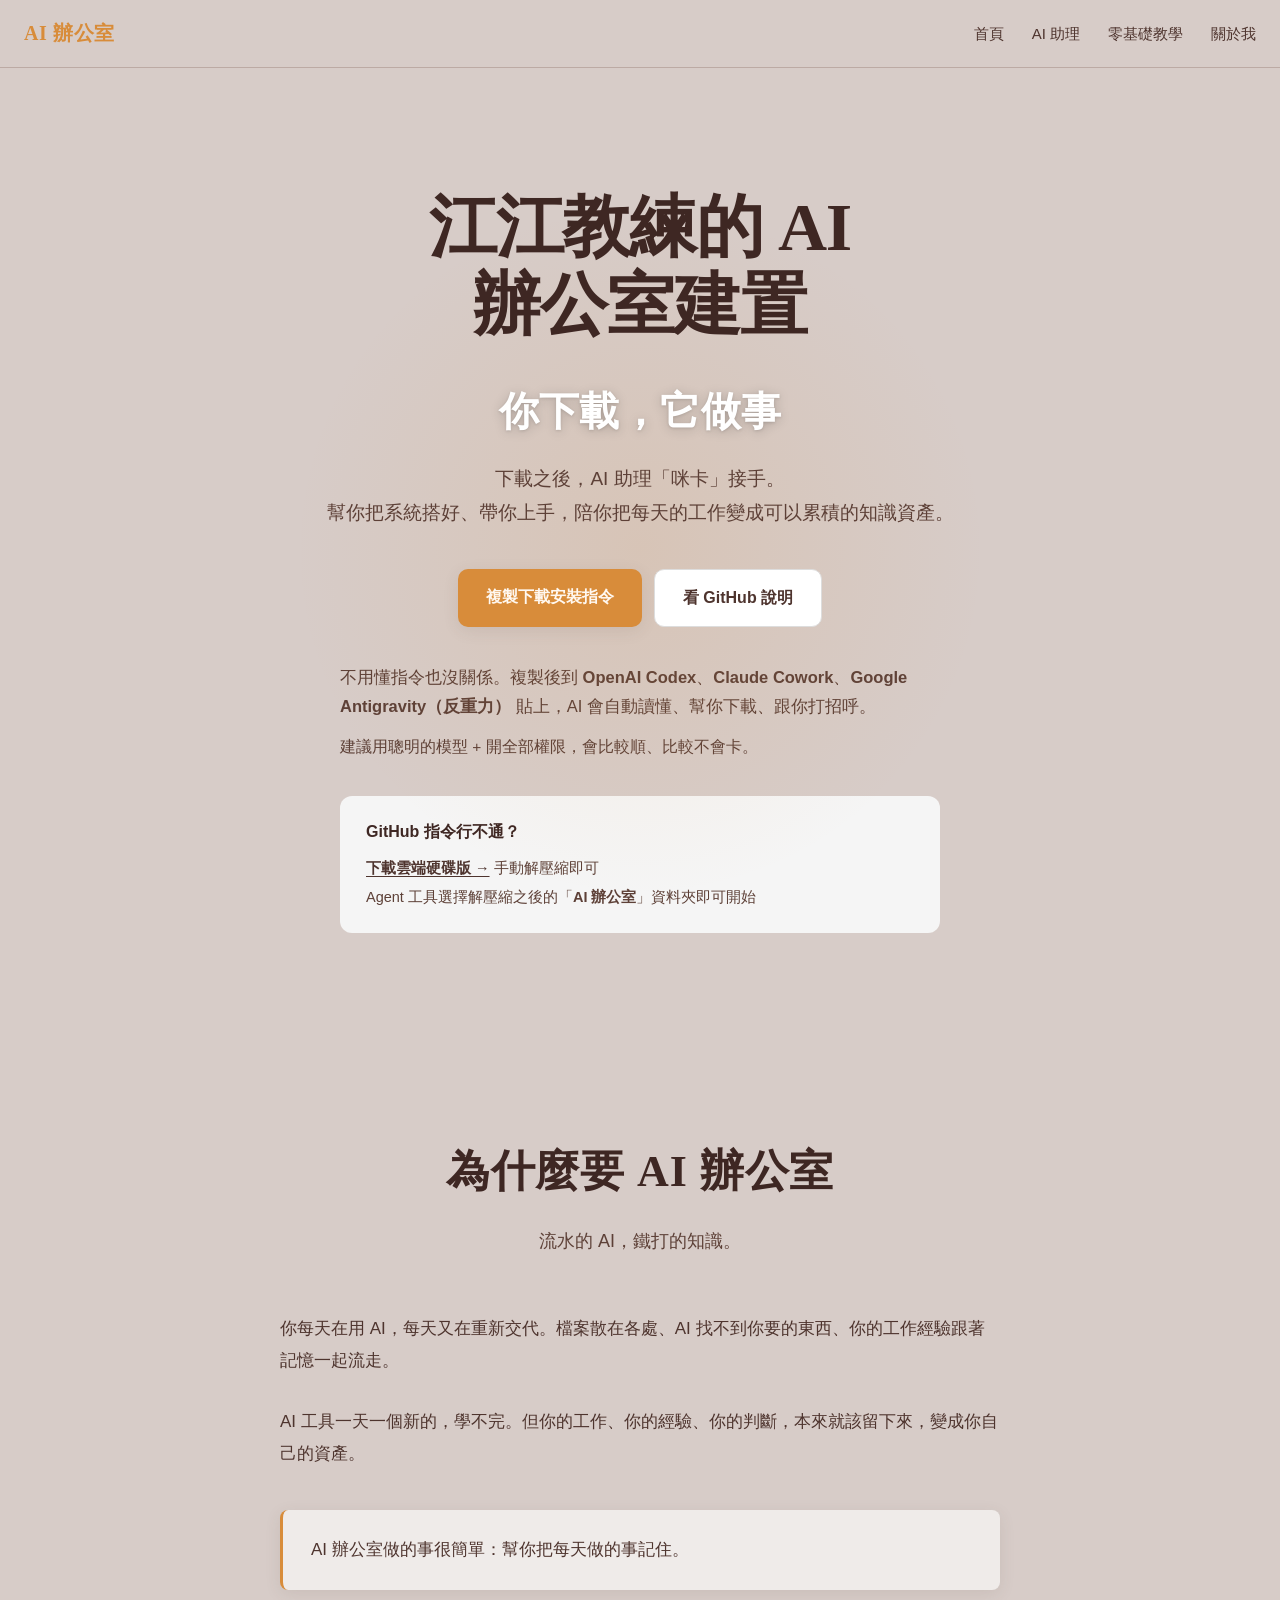
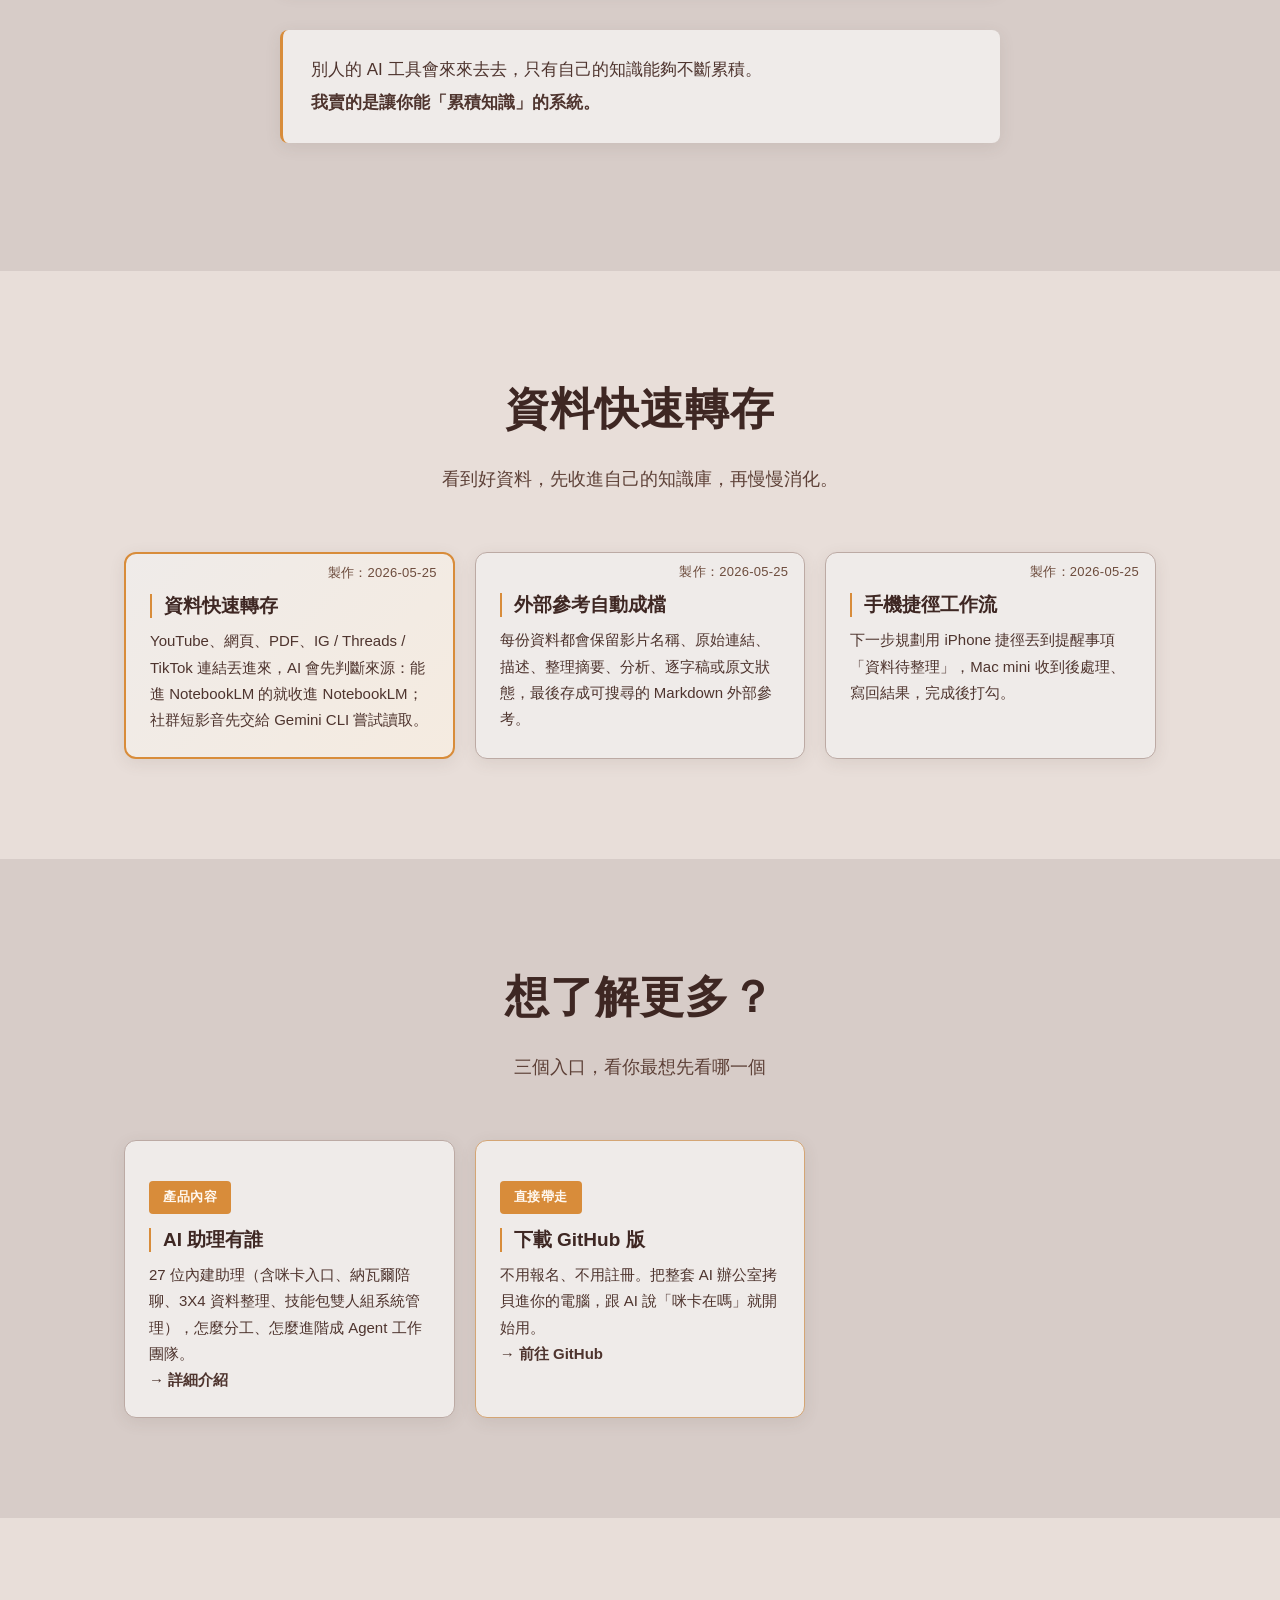
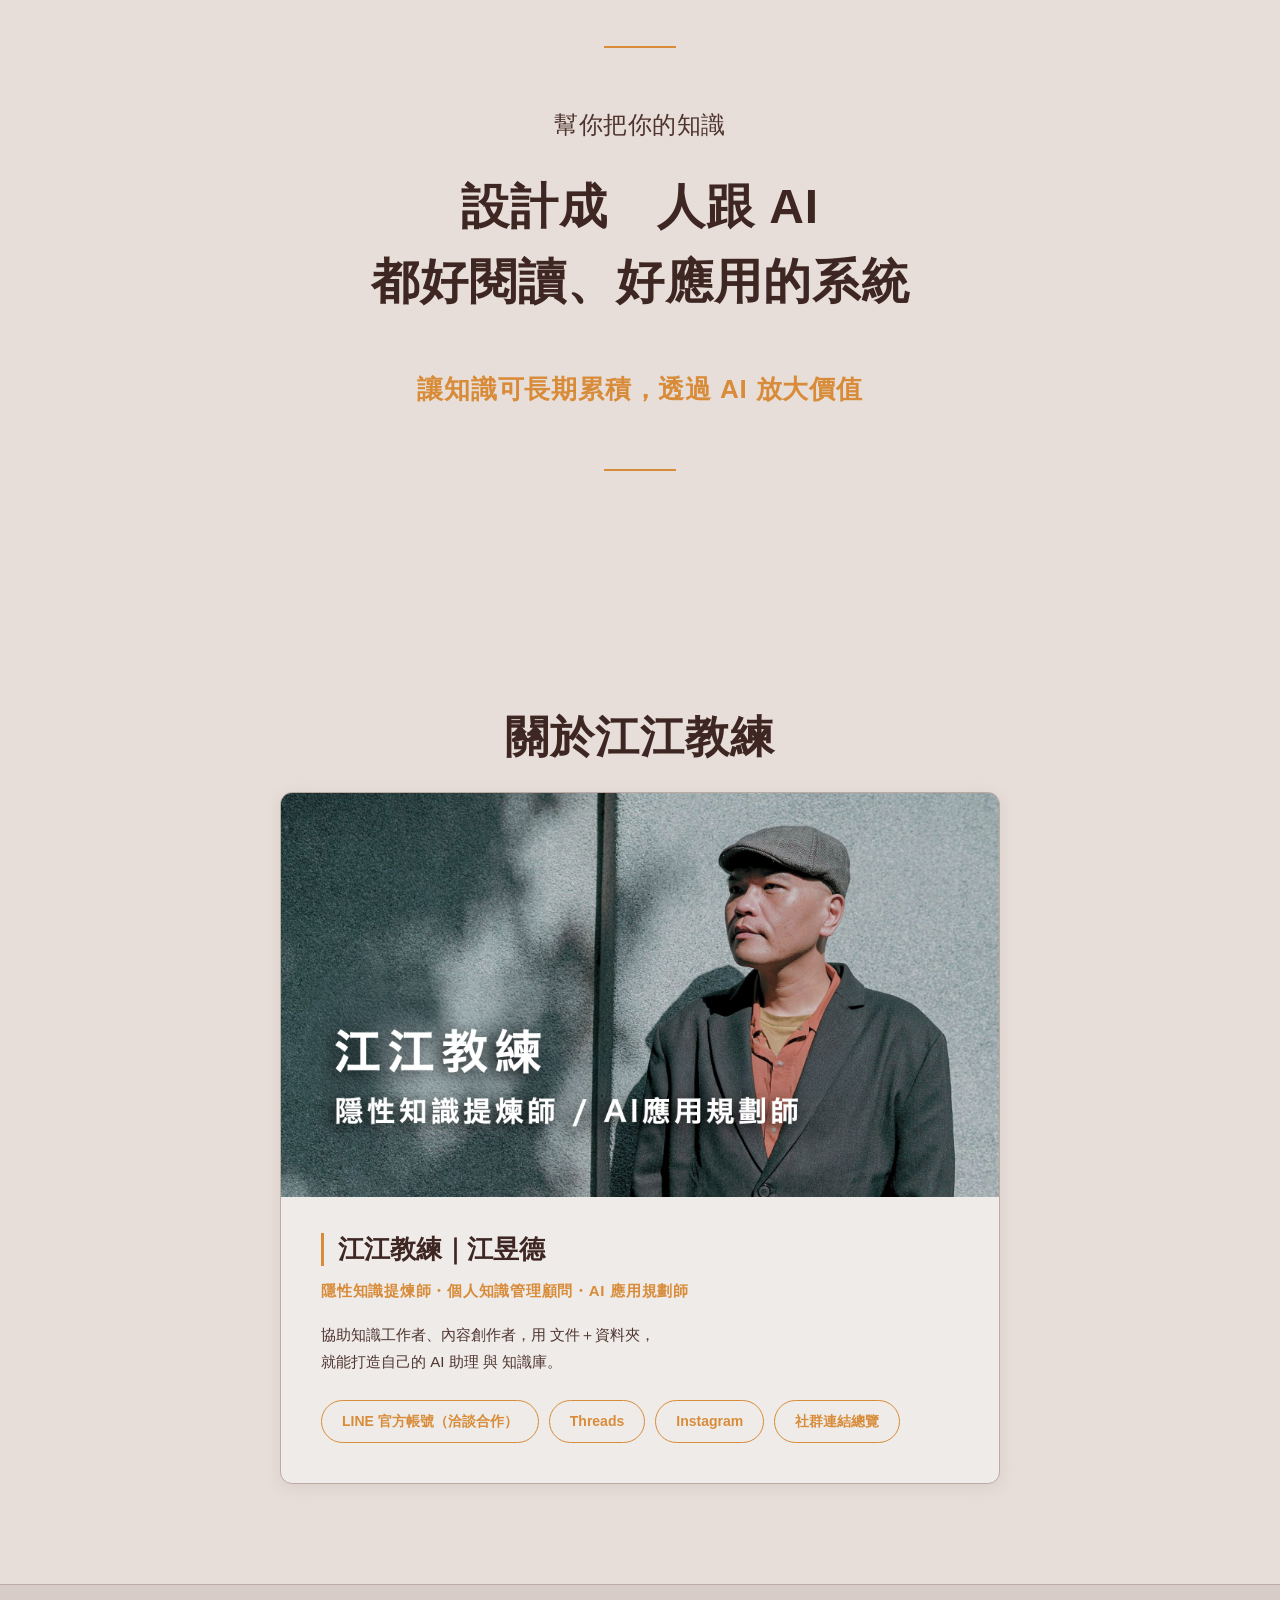
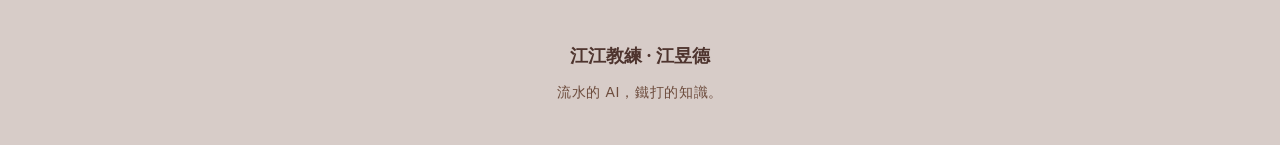
==== commit 885d288e: "team/index: 新增 3X4 資料整理助理卡（27 位）、方法區補同名助理一句" ====
--- a/index.html
+++ b/index.html
@@ -96,7 +96,7 @@
         <a href="team.html" class="staff-card" style="display:block; color:inherit;">
           <span class="role-badge">產品內容</span>
           <h4>AI 助理有誰</h4>
-          <p>26 位內建助理（含咪卡入口、納瓦爾陪聊、資料快速轉存、技能包雙人組系統管理），怎麼分工、怎麼進階成 Agent 工作團隊。</p>
+          <p>27 位內建助理（含咪卡入口、納瓦爾陪聊、3X4 資料整理、技能包雙人組系統管理），怎麼分工、怎麼進階成 Agent 工作團隊。</p>
           <p><strong>→ 詳細介紹</strong></p>
         </a>
         <a href="https://github.com/Jiang-Yude/ai-office-workshop" target="_blank" rel="noopener" class="staff-card highlight-card" style="display:block; color:inherit;">
